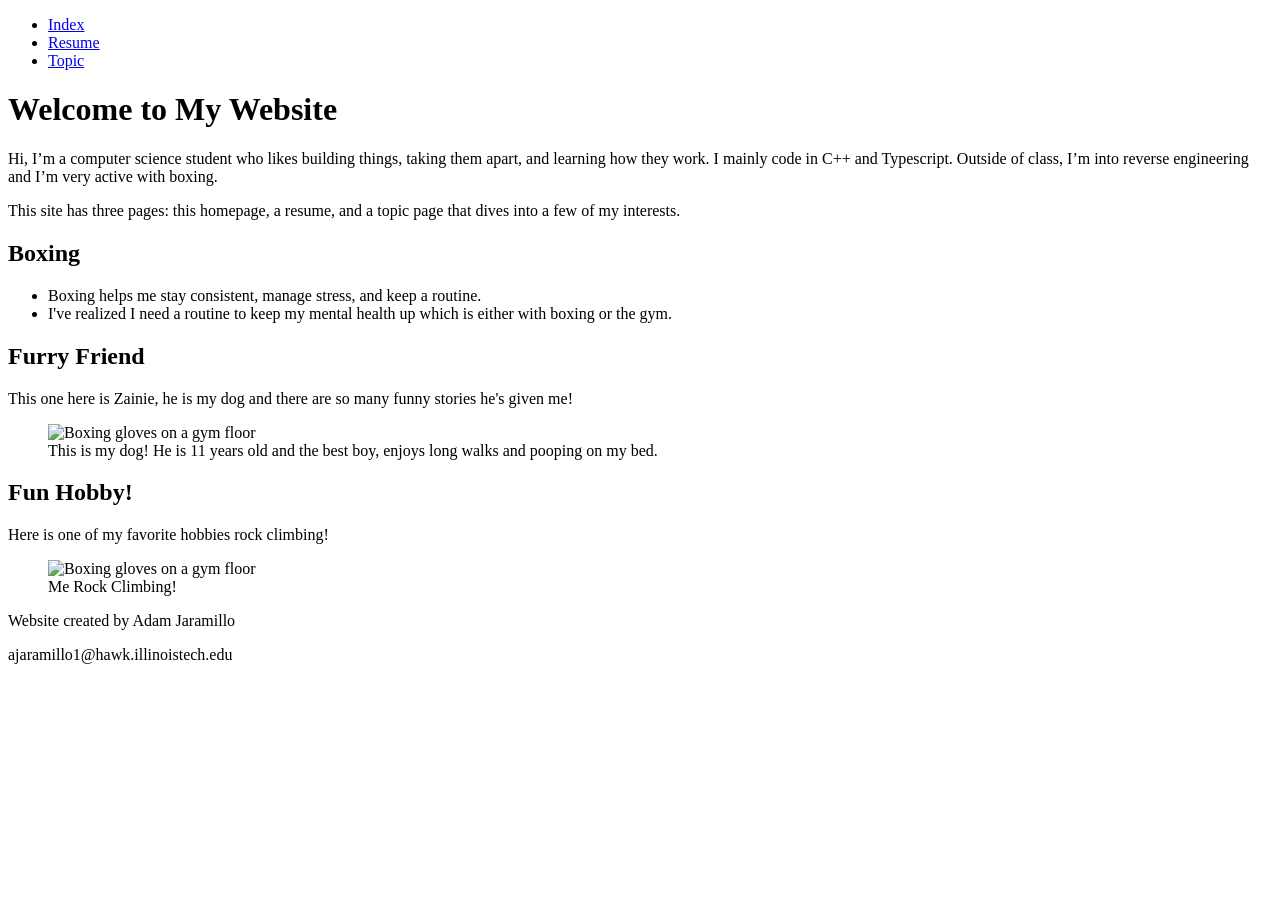
==== index.html @ f22f9a5b "Update index.html" ====
<!DOCTYPE html>
<html lang="en">
  <head>
    <meta charset="UTF-8">
    <title>Home Page</title>
  </head>
  <body>
    <header>
      <nav>
        <ul>
          <li><a href="index.html">Index</a></li>
          <li><a href="resume.html">Resume</a></li>
          <li><a href="topics.html">Topic</a></li>
        </ul>
      </nav>
    </header>

    <main>
      <h1>Welcome to My Website</h1>
      <p>
        Hi, I’m a computer science student who likes building things, taking them apart, and learning how they work.
        I mainly code in C++ and Typescript. Outside of class, I’m into reverse engineering and I’m very active
        with boxing.
      </p>
      <p>
        This site has three pages: this homepage, a resume, and a topic page that dives into a few of my interests.
      </p>
      <section>
        <h2>Boxing</h2>
        <ul>
          <li>Boxing helps me stay consistent, manage stress, and keep a routine.</li>
          <li>I've realized I need a routine to keep my mental health up which is either with boxing or the gym.</li>
        </ul>
      </section>

      <section>
        <h2>Furry Friend</h2>
        <p>
          This one here is Zainie, he is my dog and there are so many funny stories he's given me!
        </p>

        <figure>
          <img src="images/Zainie.jpg" alt="Boxing gloves on a gym floor">
          <figcaption>This is my dog! He is 11 years old and the best boy, enjoys long walks and pooping on my bed.</figcaption>
        </figure>
      </section>
      <section>
        <h2>Fun Hobby!</h2>
        <p>
          Here is one of my favorite hobbies rock climbing!
        </p>

        <figure>
          <img src="media/rock-climb.mov" alt="Boxing gloves on a gym floor">
          <figcaption>Me Rock Climbing!</figcaption>
        </figure>
      </section>
    </main>
    <footer>
      <p>Website created by Adam Jaramillo</p>
      <p>ajaramillo1@hawk.illinoistech.edu</p>
    </footer>
  </body>
</html>
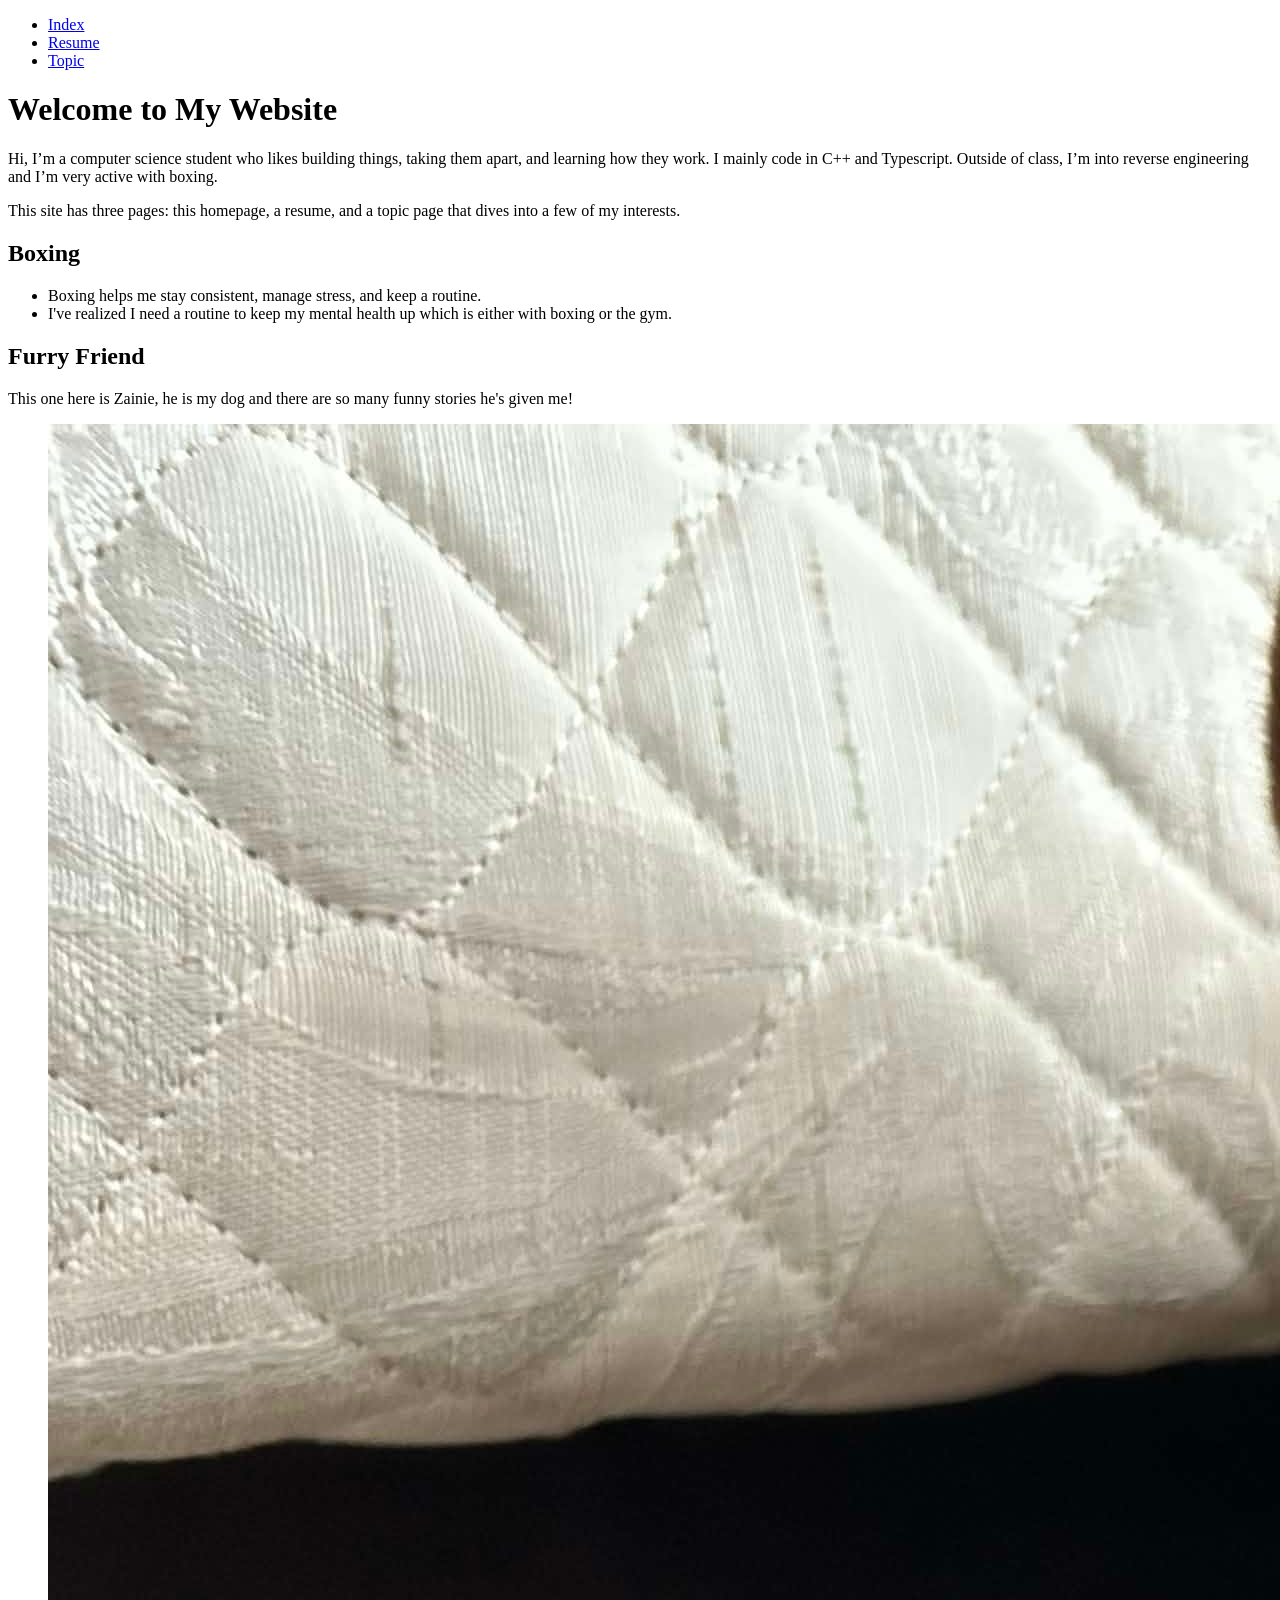
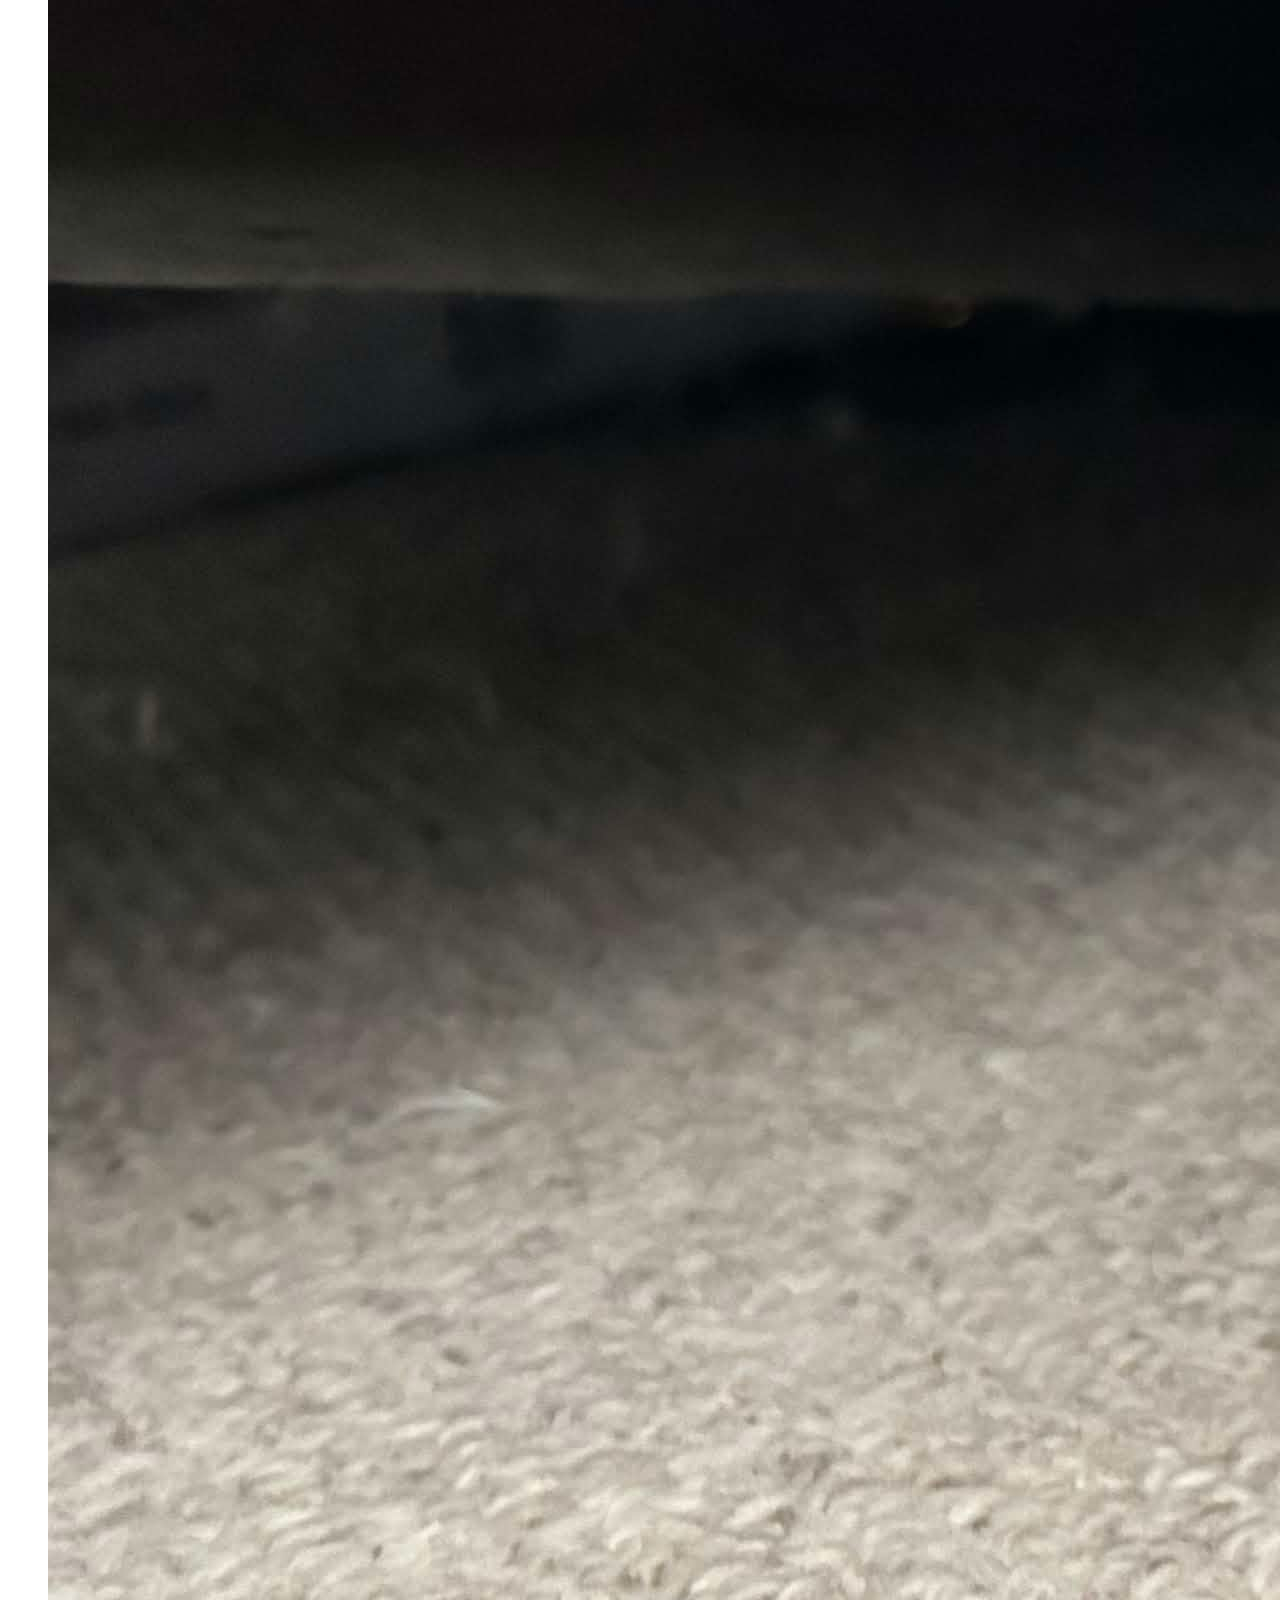
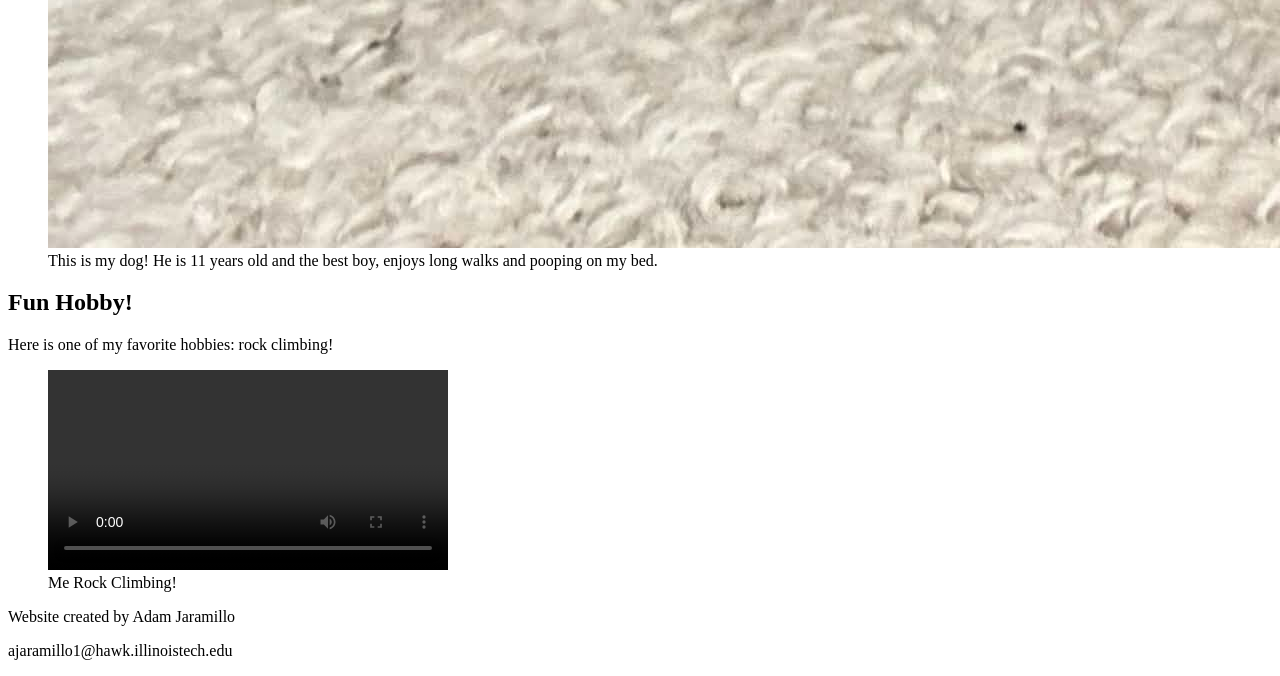
==== commit 7b5b606c: "Update index.html" ====
--- a/index.html
+++ b/index.html
@@ -40,18 +40,20 @@
         </p>
 
         <figure>
-          <img src="images/Zainie.jpg" alt="Boxing gloves on a gym floor">
+          <img src="images/zainie.jpg" alt="Boxing gloves on a gym floor">
           <figcaption>This is my dog! He is 11 years old and the best boy, enjoys long walks and pooping on my bed.</figcaption>
         </figure>
       </section>
       <section>
         <h2>Fun Hobby!</h2>
         <p>
-          Here is one of my favorite hobbies rock climbing!
+          Here is one of my favorite hobbies: rock climbing!
         </p>
-
+      
         <figure>
-          <img src="media/rock-climb.mov" alt="Boxing gloves on a gym floor">
+          <video width="400" controls>
+            <source src="media/rock-climb.mov" type="video/mp4">
+          </video>
           <figcaption>Me Rock Climbing!</figcaption>
         </figure>
       </section>
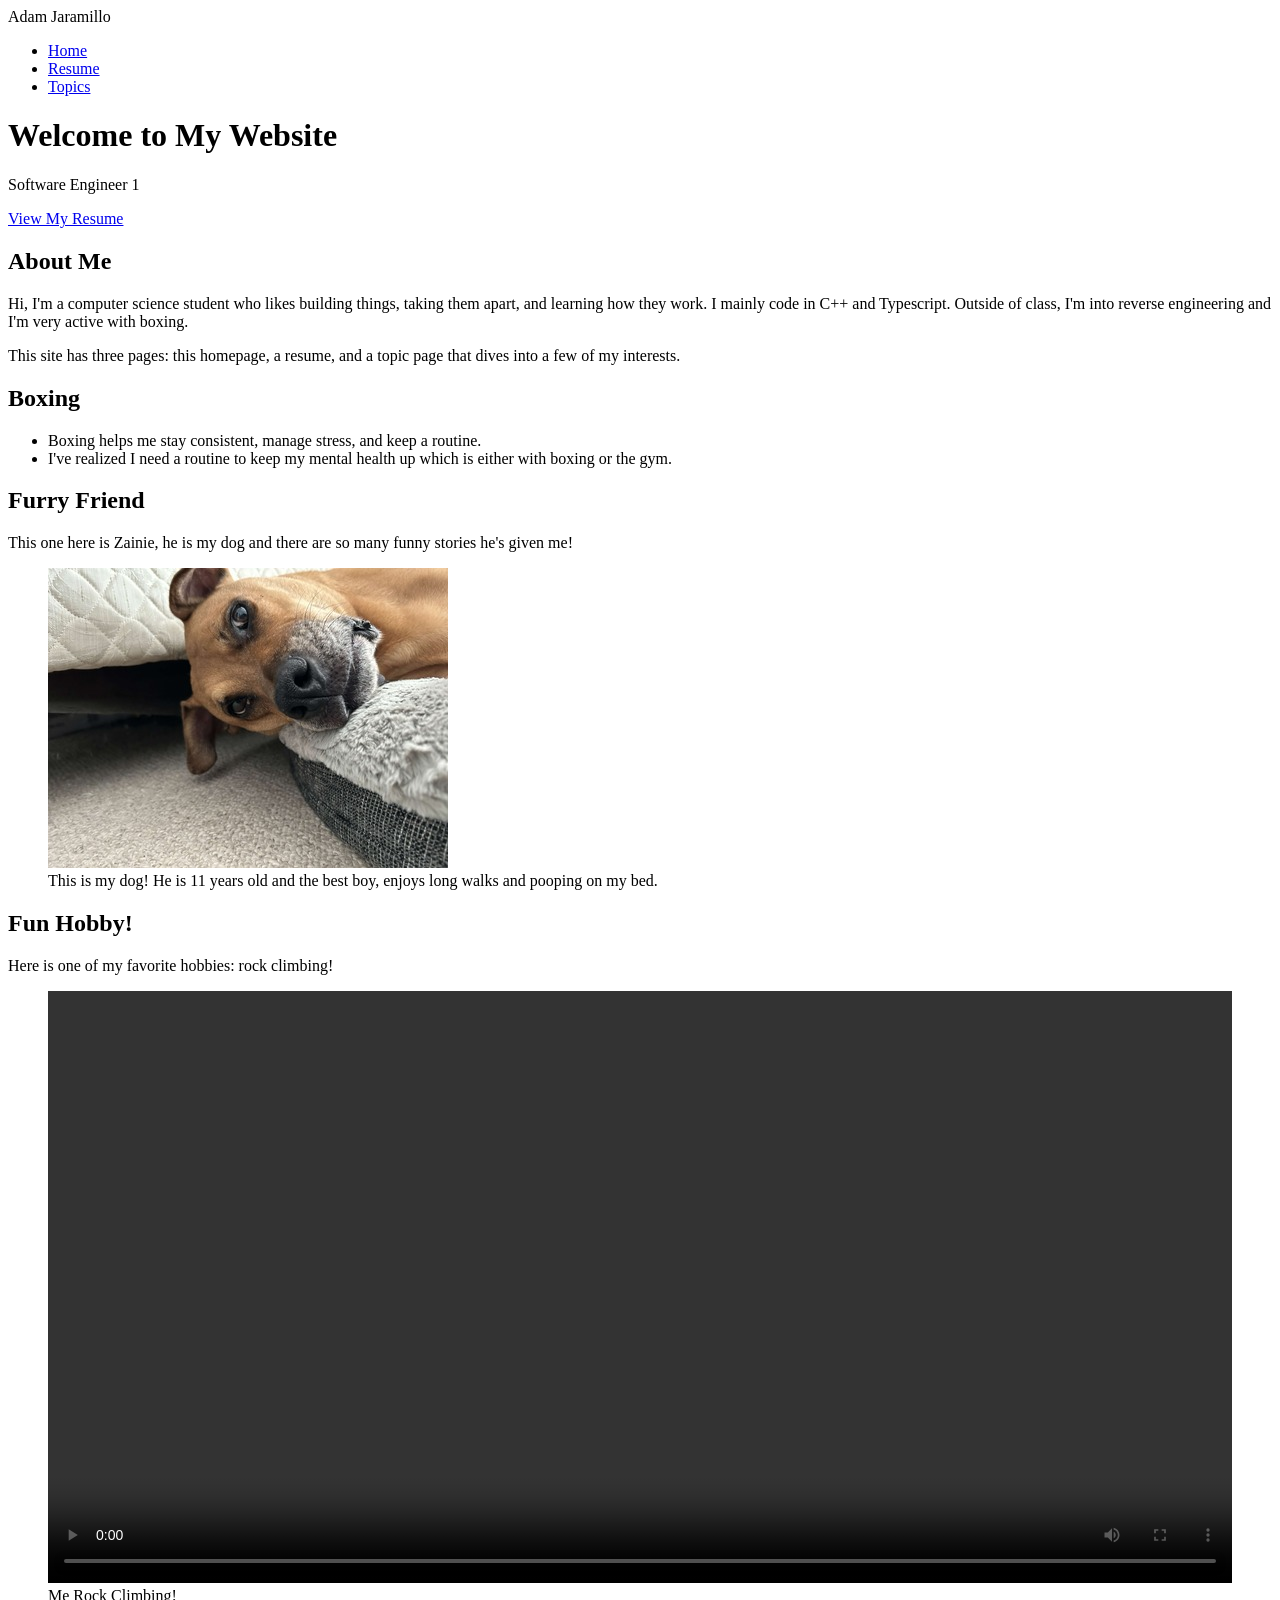
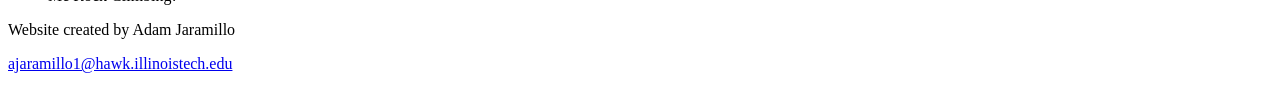
==== commit 4311fa98: "Modernized Structure and added future css styling" ====
--- a/index.html
+++ b/index.html
@@ -1,66 +1,83 @@
 <!DOCTYPE html>
 <html lang="en">
   <head>
-    <meta charset="UTF-8">
+    <meta charset="utf-8">
     <title>Home Page</title>
+    <link rel="stylesheet" href="styles.css">
   </head>
   <body>
-    <header>
-      <nav>
+    <nav>
+      <div class="nav-inner">
+        <span class="nav-logo">Adam Jaramillo</span>
         <ul>
-          <li><a href="index.html">Index</a></li>
+          <li><a href="index.html" class="active">Home</a></li>
           <li><a href="resume.html">Resume</a></li>
-          <li><a href="topics.html">Topic</a></li>
+          <li><a href="topics.html">Topics</a></li>
         </ul>
-      </nav>
+      </div>
+    </nav>
+    <header class="hero">
+      <div class="container">
+        <h1>Welcome to My Website</h1>
+        <p>Software Engineer 1</p>
+        <a href="resume.html" class="btn">View My Resume</a>
+      </div>
     </header>
+    <main>
+      <section class="section">
+        <div class="container">
+          <h2>About Me</h2>
+          <div class="divider"></div>
+          <p>
+            Hi, I'm a computer science student who likes building things, taking them apart, and learning how they work.
+            I mainly code in C++ and Typescript. Outside of class, I'm into reverse engineering and I'm very active
+            with boxing.
+          </p>
+          <p>
+            This site has three pages: this homepage, a resume, and a topic page that dives into a few of my interests.
+          </p>
+        </div>
+      </section>
+      <section class="section alt-section">
+        <div class="container">
+          <div class="card-grid">
 
-    <main>
-      <h1>Welcome to My Website</h1>
-      <p>
-        Hi, I’m a computer science student who likes building things, taking them apart, and learning how they work.
-        I mainly code in C++ and Typescript. Outside of class, I’m into reverse engineering and I’m very active
-        with boxing.
-      </p>
-      <p>
-        This site has three pages: this homepage, a resume, and a topic page that dives into a few of my interests.
-      </p>
-      <section>
-        <h2>Boxing</h2>
-        <ul>
-          <li>Boxing helps me stay consistent, manage stress, and keep a routine.</li>
-          <li>I've realized I need a routine to keep my mental health up which is either with boxing or the gym.</li>
-        </ul>
-      </section>
-
-      <section>
-        <h2>Furry Friend</h2>
-        <p>
-          This one here is Zainie, he is my dog and there are so many funny stories he's given me!
-        </p>
-
-        <figure>
-          <img src="images/zainie.jpg" alt="Boxing gloves on a gym floor">
-          <figcaption>This is my dog! He is 11 years old and the best boy, enjoys long walks and pooping on my bed.</figcaption>
-        </figure>
-      </section>
-      <section>
-        <h2>Fun Hobby!</h2>
-        <p>
-          Here is one of my favorite hobbies: rock climbing!
-        </p>
-      
-        <figure>
-          <video width="400" controls>
-            <source src="media/rock-climb.mov" type="video/mp4">
-          </video>
-          <figcaption>Me Rock Climbing!</figcaption>
-        </figure>
+            <div class="card">
+              <h2>Boxing</h2>
+              <ul class="card-list">
+                <li>Boxing helps me stay consistent, manage stress, and keep a routine.</li>
+                <li>I've realized I need a routine to keep my mental health up which is either with boxing or the gym.</li>
+              </ul>
+            </div>
+            <div class="card">
+              <h2>Furry Friend</h2>
+              <p>
+                This one here is Zainie, he is my dog and there are so many funny stories he's given me!
+              </p>
+              <figure class="card-figure">
+                <img src="images/zainie.jpg" alt="Boxing gloves on a gym floor" class="card-img">
+                <figcaption>This is my dog! He is 11 years old and the best boy, enjoys long walks and pooping on my bed.</figcaption>
+              </figure>
+            </div>
+            <div class="card">
+              <h2>Fun Hobby!</h2>
+              <p>
+                Here is one of my favorite hobbies: rock climbing!
+              </p>
+              <figure class="card-figure">
+                <video width="100%" controls class="card-img">
+                  <source src="media/rock-climb.mov" type="video/mp4">
+                </video>
+                <figcaption>Me Rock Climbing!</figcaption>
+              </figure>
+            </div>
+          </div>
+        </div>
       </section>
     </main>
     <footer>
       <p>Website created by Adam Jaramillo</p>
-      <p>ajaramillo1@hawk.illinoistech.edu</p>
+      <p><a href="mailto:ajaramillo1@hawk.illinoistech.edu">ajaramillo1@hawk.illinoistech.edu</a></p>
     </footer>
   </body>
 </html>
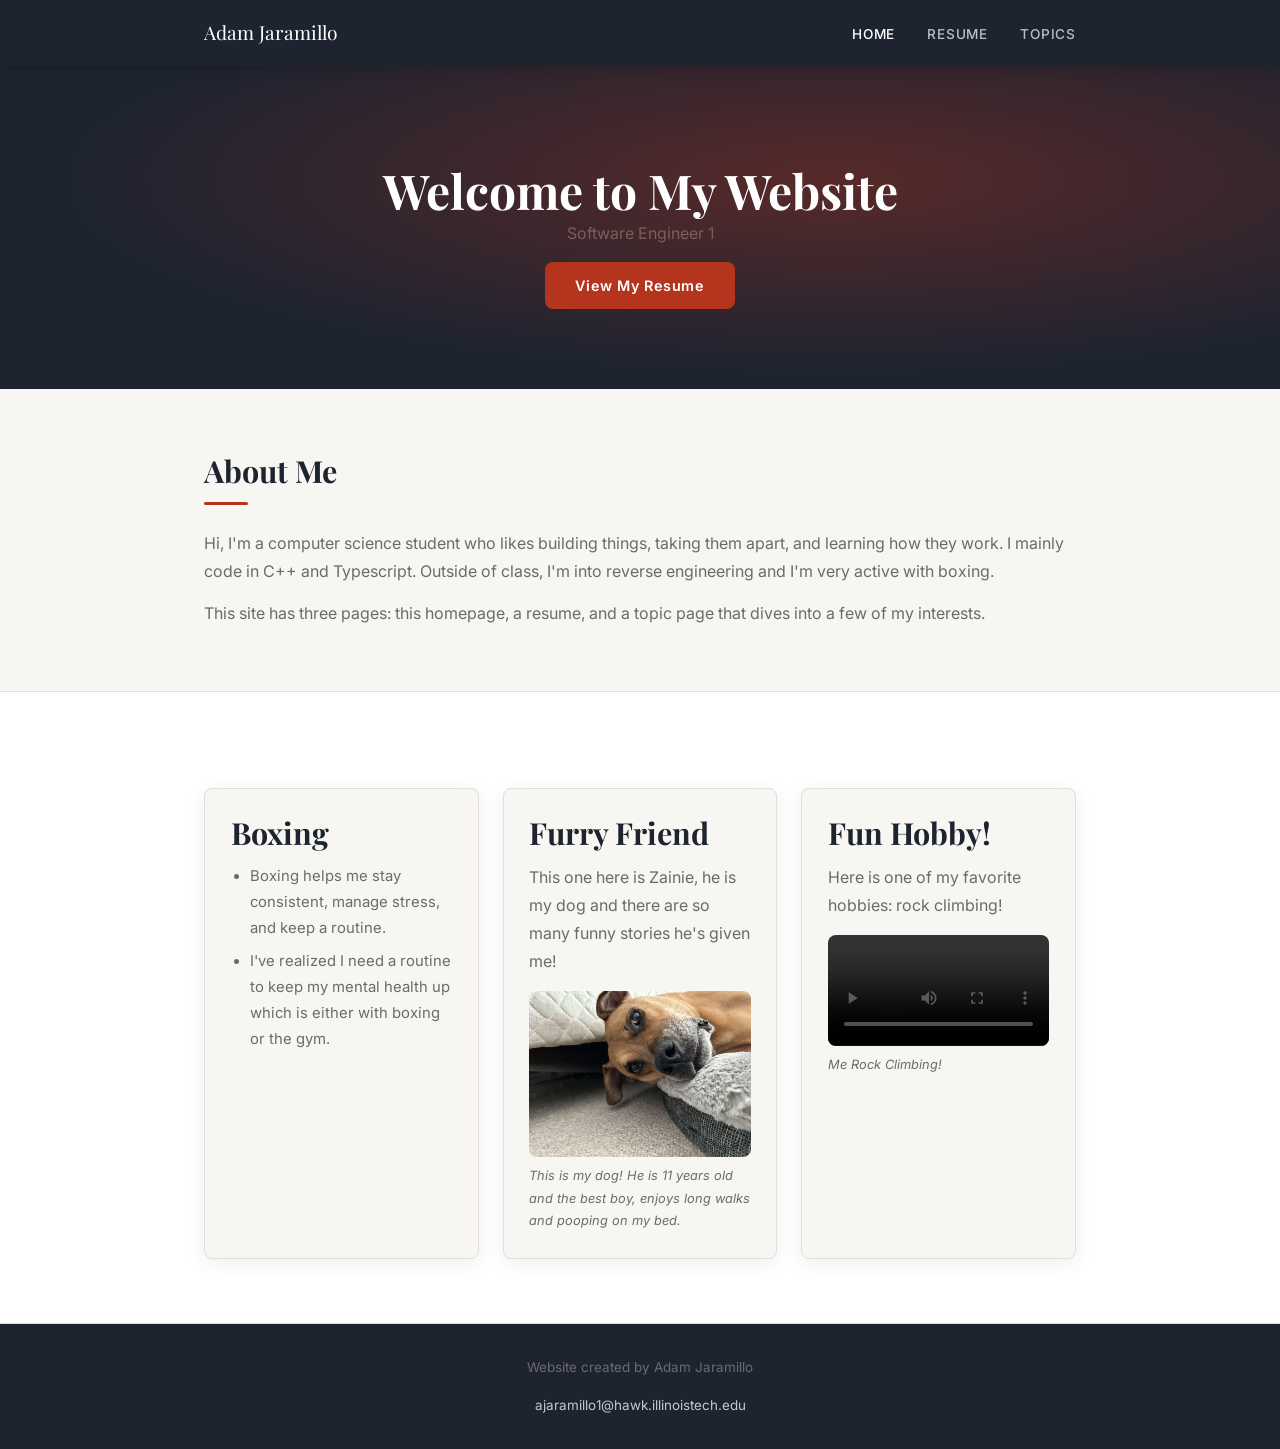
==== commit 4d295df3: "Remove width from previously" ====
--- a/index.html
+++ b/index.html
@@ -65,7 +65,7 @@
                 Here is one of my favorite hobbies: rock climbing!
               </p>
               <figure class="card-figure">
-                <video width="100%" controls class="card-img">
+                <video controls class="card-img">
                   <source src="media/rock-climb.mov" type="video/mp4">
                 </video>
                 <figcaption>Me Rock Climbing!</figcaption>
--- a/styles.css
+++ b/styles.css
@@ -0,0 +1,484 @@
+@import url('https://fonts.googleapis.com/css2?family=Playfair+Display:wght@700&family=Inter:wght@300;400;500;600&display=swap');
+
+/* reset */
+*,
+*::before,
+*::after {
+  box-sizing: border-box;
+  margin: 0;
+  padding: 0;
+}
+
+/* variables */
+:root {
+  --bg: #f7f6f2;
+  --surface: #ffffff;
+  --accent: #b5341e;
+  --dark: #1e2330;
+  --text: #1e2330;
+  --muted: #6b6b6b;
+  --border: #e2ddd6;
+  --font-h: 'Playfair Display', Georgia, serif;
+  --font-b: 'Inter', sans-serif;
+  --max: 920px;
+  --r: 8px;
+  --shadow: 0 4px 20px rgba(0, 0, 0, 0.07);
+  --ease: 0.22s ease;
+}
+
+html {
+  scroll-behavior: smooth;
+}
+
+body {
+  font-family: var(--font-b);
+  background: var(--bg);
+  color: var(--text);
+  font-size: 1rem;
+  line-height: 1.75;
+}
+
+/* element */
+h1,
+h2,
+h3 {
+  font-family: var(--font-h);
+  color: var(--dark);
+  line-height: 1.2;
+}
+
+h1 {
+  font-size: clamp(2rem, 5vw, 3rem);
+}
+
+h2 {
+  font-size: clamp(1.35rem, 3vw, 1.9rem);
+  margin-bottom: 0.75rem;
+}
+
+h3 {
+  font-size: 1.1rem;
+  margin-bottom: 0.4rem;
+}
+
+p {
+  color: var(--muted);
+  margin-bottom: 0.9rem;
+}
+
+p:last-child {
+  margin-bottom: 0;
+}
+
+a {
+  color: var(--accent);
+  text-decoration: none;
+  transition: opacity var(--ease);
+}
+
+a:hover {
+  opacity: 0.7;
+}
+
+ul {
+  list-style: none;
+}
+
+img,
+video {
+  display: block;
+  max-width: 100%;
+  border-radius: var(--r);
+}
+
+/* helpers */
+.container {
+  max-width: var(--max);
+  margin: 0 auto;
+  padding: 0 1.5rem;
+}
+
+.section {
+  padding: 4rem 0;
+}
+
+.alt-section {
+  background: var(--surface);
+  border-top: 1px solid var(--border);
+  border-bottom: 1px solid var(--border);
+}
+
+.divider {
+  width: 44px;
+  height: 3px;
+  background: var(--accent);
+  border-radius: 2px;
+  margin: 0.6rem 0 1.5rem;
+}
+
+/* nav */
+nav {
+  background: var(--dark);
+  position: sticky;
+  top: 0;
+  z-index: 100;
+  box-shadow: 0 2px 12px rgba(0, 0, 0, 0.18);
+}
+
+.nav-inner {
+  display: flex;
+  align-items: center;
+  justify-content: space-between;
+  padding: 1rem 1.5rem;
+  max-width: var(--max);
+  margin: 0 auto;
+}
+
+.nav-logo {
+  font-family: var(--font-h);
+  font-size: 1.2rem;
+  color: #fff;
+}
+
+nav ul {
+  display: flex;
+  gap: 2rem;
+}
+
+nav ul li a {
+  color: rgba(255, 255, 255, 0.7);
+  font-size: 0.85rem;
+  font-weight: 500;
+  letter-spacing: 0.06em;
+  text-transform: uppercase;
+  transition: color var(--ease);
+}
+
+nav ul li a:hover,
+nav ul li a.active {
+  color: #fff;
+  opacity: 1;
+}
+
+/* hero */
+.hero {
+  background: var(--dark);
+  color: #fff;
+  padding: 6rem 1.5rem 5rem;
+  text-align: center;
+  position: relative;
+  overflow: hidden;
+}
+
+.hero::before {
+  content: '';
+  position: absolute;
+  inset: 0;
+  background: radial-gradient(ellipse at 65% 35%, rgba(181, 52, 30, 0.38) 0%, transparent 65%);
+}
+
+.hero h1 {
+  color: #fff;
+  position: relative;
+}
+
+.hero .subtitle {
+  color: rgba(255, 255, 255, 0.65);
+  margin: 0.75rem 0 2rem;
+  position: relative;
+}
+
+.btn {
+  display: inline-block;
+  padding: 0.7rem 1.9rem;
+  background: var(--accent);
+  color: #fff;
+  border-radius: var(--r);
+  font-weight: 600;
+  font-size: 0.9rem;
+  letter-spacing: 0.04em;
+  transition: background var(--ease), transform var(--ease);
+  position: relative;
+}
+
+.btn:hover {
+  background: #932a18;
+  opacity: 1;
+  transform: translateY(-2px);
+}
+
+.btn-dark {
+  background: var(--dark);
+}
+
+.btn-dark:hover {
+  background: #111827;
+}
+
+/* cards */
+.card-grid {
+  display: grid;
+  grid-template-columns: repeat(auto-fit, minmax(255px, 1fr));
+  gap: 1.5rem;
+  margin-top: 2rem;
+}
+
+.card {
+  background: var(--bg);
+  border: 1px solid var(--border);
+  border-radius: var(--r);
+  padding: 1.6rem;
+  box-shadow: var(--shadow);
+  transition: transform var(--ease), box-shadow var(--ease);
+}
+
+.card:hover {
+  transform: translateY(-4px);
+  box-shadow: 0 10px 32px rgba(0, 0, 0, 0.11);
+}
+
+.card h3 {
+  color: var(--dark);
+}
+
+.card-list {
+  list-style: disc;
+  padding-left: 1.2rem;
+  color: var(--muted);
+  font-size: 0.93rem;
+}
+
+.card-list li {
+  margin-bottom: 0.4rem;
+}
+
+.card-figure {
+  margin-top: 1rem;
+}
+
+.card-figure figcaption {
+  font-size: 0.8rem;
+  color: var(--muted);
+  margin-top: 0.5rem;
+  font-style: italic;
+}
+
+.card-img {
+  width: 100%;
+  object-fit: cover;
+  max-height: 200px;
+}
+
+/* resume */
+.resume-wrap {
+  display: grid;
+  grid-template-columns: 260px 1fr;
+  gap: 2.5rem;
+  padding: 3rem 0 4rem;
+  align-items: start;
+}
+
+.resume-sidebar {
+  background: var(--dark);
+  color: #fff;
+  border-radius: var(--r);
+  padding: 2rem 1.5rem;
+  position: sticky;
+  top: 80px;
+}
+
+.resume-sidebar h2,
+.resume-sidebar h3 {
+  color: #fff;
+}
+
+.resume-sidebar .divider {
+  background: var(--accent);
+}
+
+.resume-sidebar p,
+.resume-sidebar li {
+  color: rgba(255, 255, 255, 0.72);
+  font-size: 0.88rem;
+}
+
+.resume-sidebar ul {
+  margin-top: 0.4rem;
+}
+
+.resume-sidebar ul li {
+  padding: 0.28rem 0;
+  border-bottom: 1px solid rgba(255, 255, 255, 0.09);
+}
+
+.resume-sidebar ul li:last-child {
+  border-bottom: none;
+}
+
+.resume-sidebar h3 {
+  margin-top: 1.6rem;
+  font-size: 1rem;
+}
+
+.resume-sidebar a {
+  color: rgba(255, 255, 255, 0.8);
+}
+
+.resume-main section {
+  margin-bottom: 2.5rem;
+}
+
+.resume-entry {
+  background: var(--surface);
+  border-left: 3px solid var(--accent);
+  border-radius: 0 var(--r) var(--r) 0;
+  padding: 1.2rem 1.4rem;
+  margin-bottom: 1rem;
+  box-shadow: var(--shadow);
+}
+
+.resume-entry h3 {
+  font-size: 1rem;
+  color: var(--dark);
+}
+
+.resume-entry .meta {
+  font-size: 0.82rem;
+  color: var(--accent);
+  font-weight: 600;
+  margin: 0.25rem 0 0.6rem;
+}
+
+.resume-entry p {
+  font-size: 0.91rem;
+}
+
+.resume-entry ul {
+  list-style: disc;
+  padding-left: 1.2rem;
+  color: var(--muted);
+  font-size: 0.91rem;
+}
+
+.resume-entry ul li {
+  margin-bottom: 0.35rem;
+}
+
+.skill-tags {
+  display: flex;
+  flex-wrap: wrap;
+  gap: 0.45rem;
+  margin-top: 0.6rem;
+}
+
+.skill-tag {
+  background: var(--bg);
+  border: 1px solid var(--border);
+  border-radius: 99px;
+  padding: 0.25rem 0.8rem;
+  font-size: 0.8rem;
+  font-weight: 500;
+  color: var(--dark);
+}
+
+/* topics */
+.page-hero {
+  background: var(--dark);
+  padding: 4rem 1.5rem 3rem;
+  text-align: center;
+}
+
+.page-hero h1 {
+  color: #fff;
+}
+
+.page-hero p {
+  color: rgba(255, 255, 255, 0.65);
+  max-width: 560px;
+  margin: 0.5rem auto 0;
+}
+
+.topics-grid {
+  display: grid;
+  grid-template-columns: repeat(auto-fit, minmax(270px, 1fr));
+  gap: 1.75rem;
+  margin-top: 2.5rem;
+}
+
+.topic-card {
+  background: var(--surface);
+  border: 1px solid var(--border);
+  border-radius: var(--r);
+  overflow: hidden;
+  box-shadow: var(--shadow);
+  transition: transform var(--ease), box-shadow var(--ease);
+}
+
+.topic-card:hover {
+  transform: translateY(-5px);
+  box-shadow: 0 12px 36px rgba(0, 0, 0, 0.12);
+}
+
+.topic-card-header {
+  background: var(--dark);
+  color: #fff;
+  padding: 1.1rem 1.4rem;
+  font-family: var(--font-h);
+  font-size: 1.05rem;
+}
+
+.topic-card-body {
+  padding: 1.25rem 1.4rem;
+}
+
+.topic-card-body p {
+  font-size: 0.91rem;
+  margin-bottom: 0.6rem;
+}
+
+.topic-card-body ul {
+  list-style: disc;
+  padding-left: 1.2rem;
+  color: var(--muted);
+  font-size: 0.88rem;
+}
+
+.topic-card-body ul li {
+  margin-bottom: 0.3rem;
+}
+
+.topic-card figure {
+  margin-top: 1rem;
+}
+
+.topic-card figure img {
+  width: 100%;
+  max-height: 200px;
+  object-fit: cover;
+  border-radius: 0;
+}
+
+.topic-card figcaption {
+  font-size: 0.8rem;
+  color: var(--muted);
+  padding: 0.5rem 1.4rem 0;
+  font-style: italic;
+}
+
+/* footer */
+footer {
+  background: var(--dark);
+  color: rgba(255, 255, 255, 0.55);
+  text-align: center;
+  padding: 2rem 1.5rem;
+  font-size: 0.84rem;
+}
+
+footer a {
+  color: rgba(255, 255, 255, 0.75);
+}
+
+footer a:hover {
+  color: #fff;
+  opacity: 1;
+}
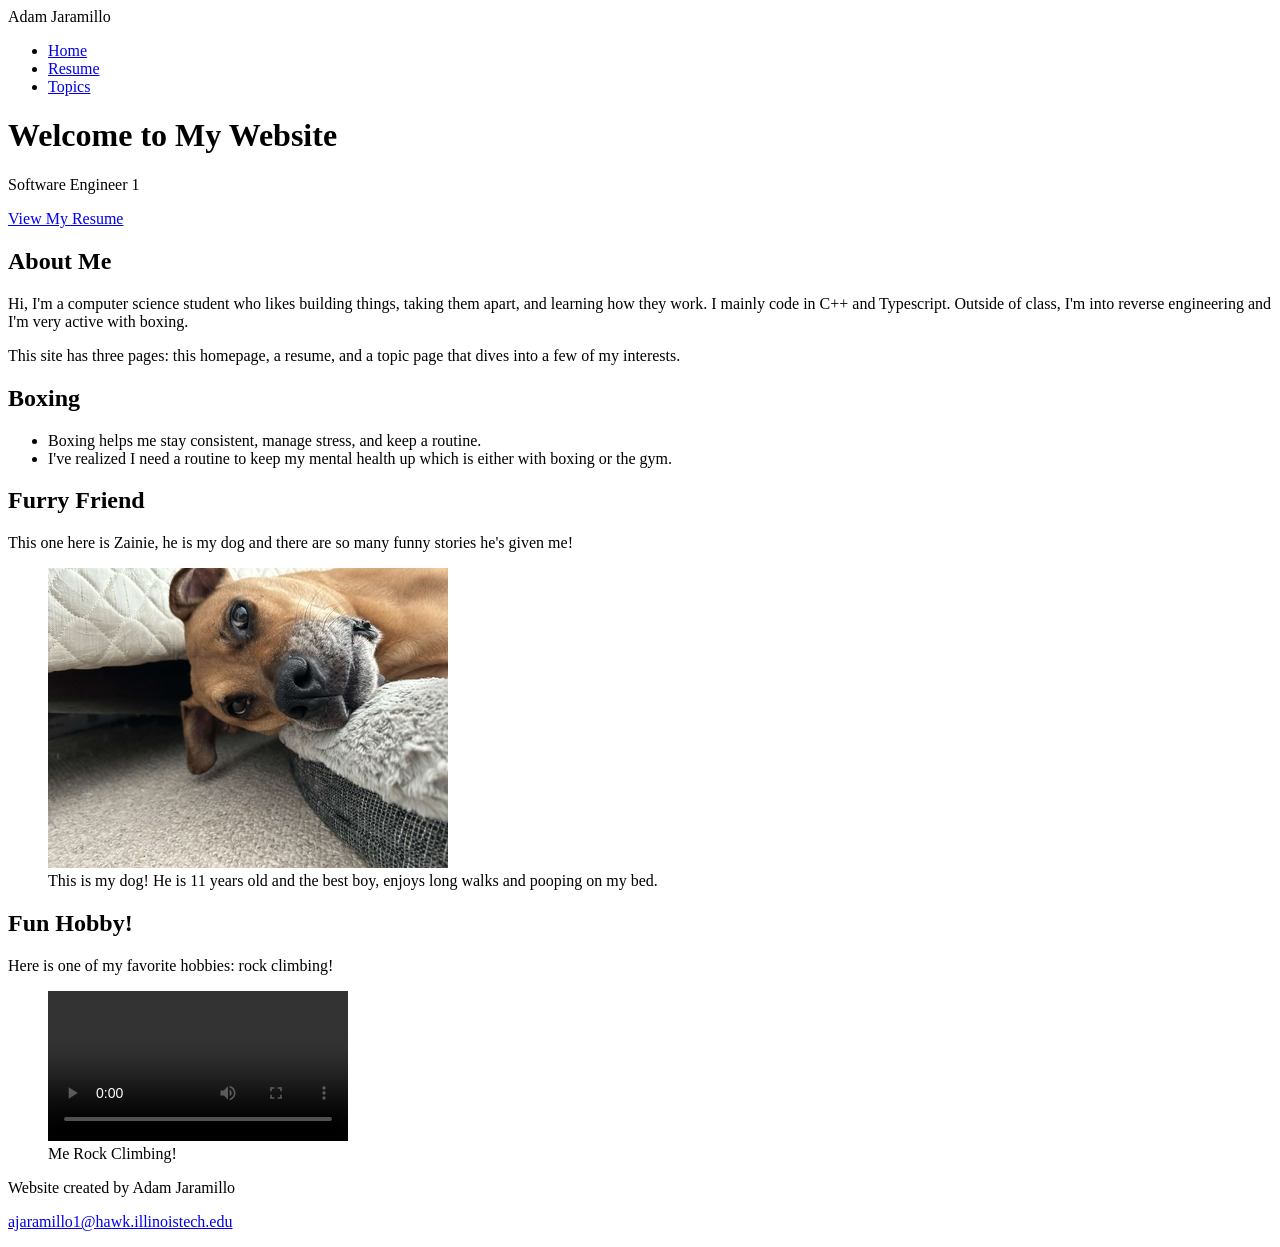
==== commit c06daa85: "refactor: remove css class names for refactoring" ====
--- a/index.html
+++ b/index.html
@@ -7,27 +7,26 @@
   </head>
   <body>
     <nav>
-      <div class="nav-inner">
-        <span class="nav-logo">Adam Jaramillo</span>
+      <div>
+        <span>Adam Jaramillo</span>
         <ul>
-          <li><a href="index.html" class="active">Home</a></li>
+          <li><a href="index.html">Home</a></li>
           <li><a href="resume.html">Resume</a></li>
           <li><a href="topics.html">Topics</a></li>
         </ul>
       </div>
     </nav>
-    <header class="hero">
-      <div class="container">
+    <header>
+      <div>
         <h1>Welcome to My Website</h1>
         <p>Software Engineer 1</p>
-        <a href="resume.html" class="btn">View My Resume</a>
+        <a href="resume.html">View My Resume</a>
       </div>
     </header>
     <main>
-      <section class="section">
-        <div class="container">
+      <section>
+        <div>
           <h2>About Me</h2>
-          <div class="divider"></div>
           <p>
             Hi, I'm a computer science student who likes building things, taking them apart, and learning how they work.
             I mainly code in C++ and Typescript. Outside of class, I'm into reverse engineering and I'm very active
@@ -38,34 +37,34 @@
           </p>
         </div>
       </section>
-      <section class="section alt-section">
-        <div class="container">
-          <div class="card-grid">
+      <section>
+        <div>
+          <div>
 
-            <div class="card">
+            <div>
               <h2>Boxing</h2>
-              <ul class="card-list">
+              <ul>
                 <li>Boxing helps me stay consistent, manage stress, and keep a routine.</li>
                 <li>I've realized I need a routine to keep my mental health up which is either with boxing or the gym.</li>
               </ul>
             </div>
-            <div class="card">
+            <div>
               <h2>Furry Friend</h2>
               <p>
                 This one here is Zainie, he is my dog and there are so many funny stories he's given me!
               </p>
-              <figure class="card-figure">
-                <img src="images/zainie.jpg" alt="Boxing gloves on a gym floor" class="card-img">
+              <figure>
+                <img src="images/zainie.jpg" alt="Boxing gloves on a gym floor">
                 <figcaption>This is my dog! He is 11 years old and the best boy, enjoys long walks and pooping on my bed.</figcaption>
               </figure>
             </div>
-            <div class="card">
+            <div>
               <h2>Fun Hobby!</h2>
               <p>
                 Here is one of my favorite hobbies: rock climbing!
               </p>
-              <figure class="card-figure">
-                <video controls class="card-img">
+              <figure>
+                <video controls>
                   <source src="media/rock-climb.mov" type="video/mp4">
                 </video>
                 <figcaption>Me Rock Climbing!</figcaption>
@@ -80,4 +79,4 @@
       <p><a href="mailto:ajaramillo1@hawk.illinoistech.edu">ajaramillo1@hawk.illinoistech.edu</a></p>
     </footer>
   </body>
-</html>
+</html>
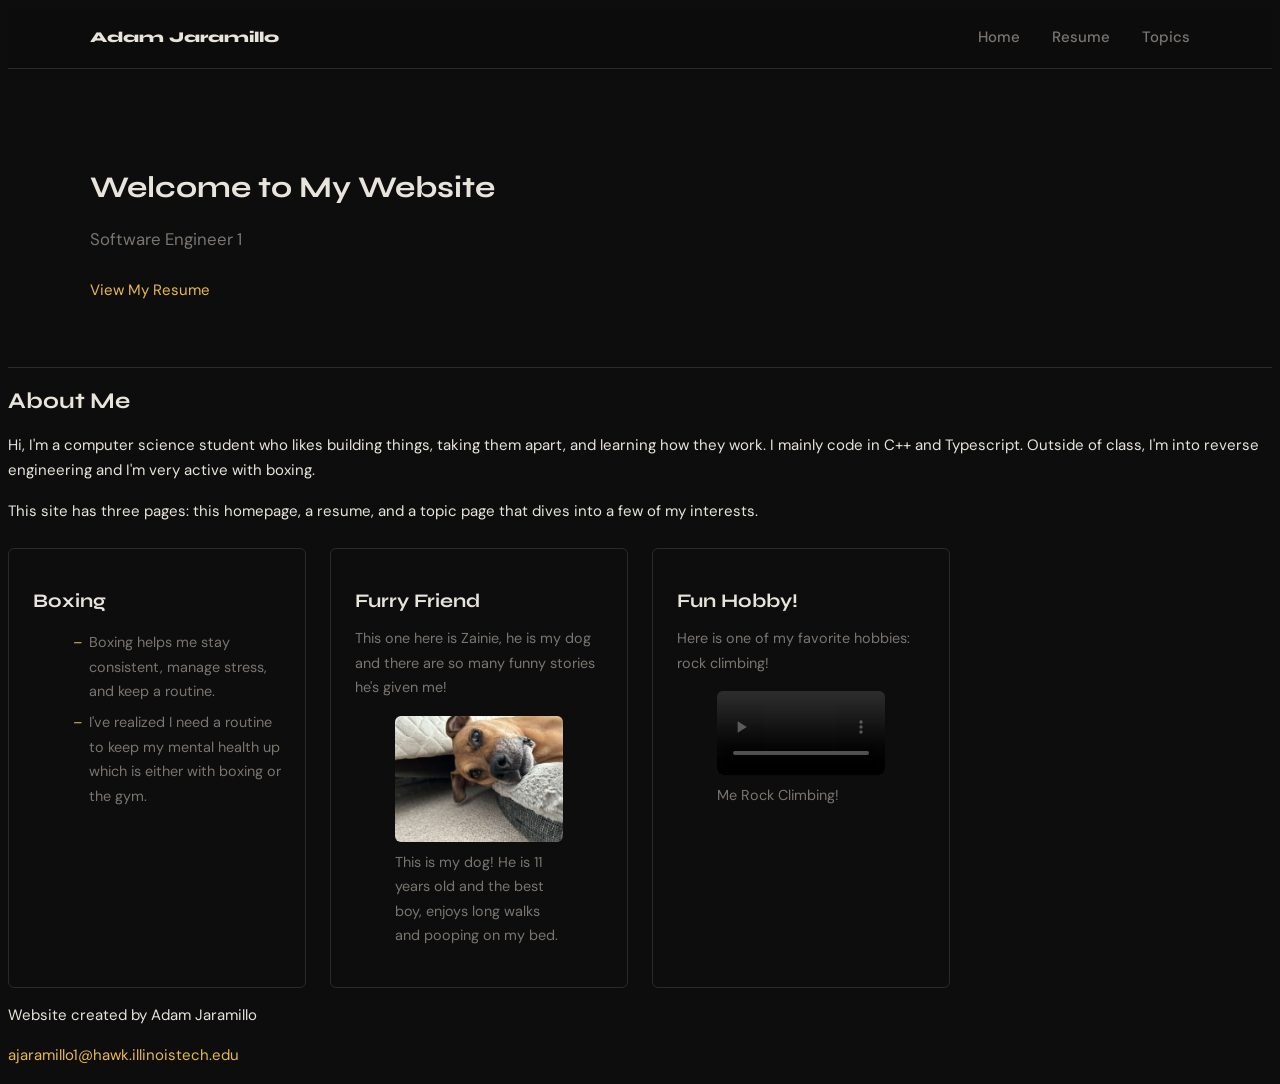
==== commit b0cfe155: "feat: add card designs for index.html" ====
--- a/index.html
+++ b/index.html
@@ -39,26 +39,25 @@
       </section>
       <section>
         <div>
-          <div>
-
-            <div>
+          <div class="cards">
+            <div class="card">
               <h2>Boxing</h2>
               <ul>
                 <li>Boxing helps me stay consistent, manage stress, and keep a routine.</li>
                 <li>I've realized I need a routine to keep my mental health up which is either with boxing or the gym.</li>
               </ul>
             </div>
-            <div>
+            <div class="card">
               <h2>Furry Friend</h2>
               <p>
                 This one here is Zainie, he is my dog and there are so many funny stories he's given me!
               </p>
               <figure>
-                <img src="images/zainie.jpg" alt="Boxing gloves on a gym floor">
+                <img src="images/zainie.jpg" alt="My dog Zainie">
                 <figcaption>This is my dog! He is 11 years old and the best boy, enjoys long walks and pooping on my bed.</figcaption>
               </figure>
             </div>
-            <div>
+            <div class="card">
               <h2>Fun Hobby!</h2>
               <p>
                 Here is one of my favorite hobbies: rock climbing!
--- a/styles.css
+++ b/styles.css
@@ -0,0 +1,177 @@
+@import url('https://fonts.googleapis.com/css2?family=Syne:wght@400;600;700;800&family=DM+Sans:ital,opsz,wght@0,9..40,300;0,9..40,400;0,9..40,500;1,9..40,300&display=swap');
+
+/* Variables */
+:root {
+  --bg: #0d0d0d;
+  --text: #e8e4dc;
+  --accent: #e8b84b;
+  --accent-dim: #b08c2e;
+  --sans: 'DM Sans', sans-serif;
+  --display: 'Syne', sans-serif;
+  --radius: 6px;
+  --border:    #2a2a2a;
+  --nav-h:     60px;
+  --muted:     #7a7570;
+}
+
+/* Design */
+body {
+  background: var(--bg);
+  color: var(--text);
+  font-family: var(--sans);
+  font-size: 15px;
+  line-height: 1.7;
+}
+
+a {
+  color: var(--accent);
+  text-decoration: none;
+  transition: color 0.2s;
+}
+
+a:hover {
+  color: var(--accent-dim);
+}
+
+img,
+video {
+  max-width: 100%;
+  height: auto;
+  display: block;
+  border-radius: var(--radius);
+}
+
+ul {
+  list-style: none;
+}
+
+h1,
+h2,
+h3,
+h4 {
+  font-family: var(--display);
+  font-weight: 700;
+  line-height: 1.2;
+}
+
+/* Nav */
+nav {
+  position: sticky;
+  top: 0;
+  z-index: 100;
+  background: rgba(13,13,13,.85);
+  border-bottom: 1px solid var(--border);
+  height: var(--nav-h);
+}
+ 
+nav > div {
+  max-width: 1100px;
+  margin: 0 auto;
+  padding: 0 2rem;
+  height: 100%;
+  display: flex;
+  align-items: center;
+  justify-content: space-between;
+}
+ 
+nav span {
+  font-family: var(--display);
+  font-weight: 800;
+  color: var(--text);
+}
+ 
+nav ul {
+  display: flex;
+  gap: 2rem;
+}
+ 
+nav ul li a {
+  font-weight: 500;
+  color: var(--muted);
+}
+ 
+nav ul li a:hover { 
+  color: var(--accent); 
+}
+
+/* Header */
+header {
+  padding: 5rem 2rem 4rem;
+  border-bottom: 1px solid var(--border);
+}
+ 
+header > div {
+  max-width: 1100px;
+  margin: 0 auto;
+}
+ 
+header p {
+  font-size: 1.05rem;
+  color: var(--muted);
+  margin-bottom: 1.5rem;
+}
+ 
+header a:hover { 
+  background: var(--accent-dim); 
+  color: #0d0d0d; 
+}
+ 
+/* Cards */
+.cards {
+  display: grid;
+  grid-template-columns: repeat(auto-fill, minmax(280px, 1fr));
+  gap: 1.5rem;
+  margin-top: 1.5rem;
+}
+
+.card {
+  background: var(--bg-2);
+  border: 1px solid var(--border);
+  border-radius: var(--radius);
+  padding: 1.5rem;
+  transition: border-color 0.2s, transform 0.2s;
+}
+
+.card:hover {
+  border-color: var(--accent);
+  transform: translateY(-2px);
+}
+
+.card h2 {
+  font-size: 1.2rem;
+  margin-bottom: 0.75rem;
+  border: none;
+  padding: 0;
+}
+
+.card ul li {
+  color: var(--muted);
+  font-size: 0.9rem;
+  padding: 0.2rem 0;
+  padding-left: 1rem;
+  position: relative;
+}
+
+.card ul li::before {
+  content: '–';
+  position: absolute;
+  left: 0;
+  color: var(--accent);
+}
+
+.card p,
+.card figcaption {
+  color: var(--muted);
+  font-size: 0.9rem;
+}
+
+.card figure {
+  margin-top: 1rem;
+}
+
+.card figure img,
+.card figure video {
+  width: 100%;
+  border-radius: var(--radius);
+  margin-bottom: 0.5rem;
+}
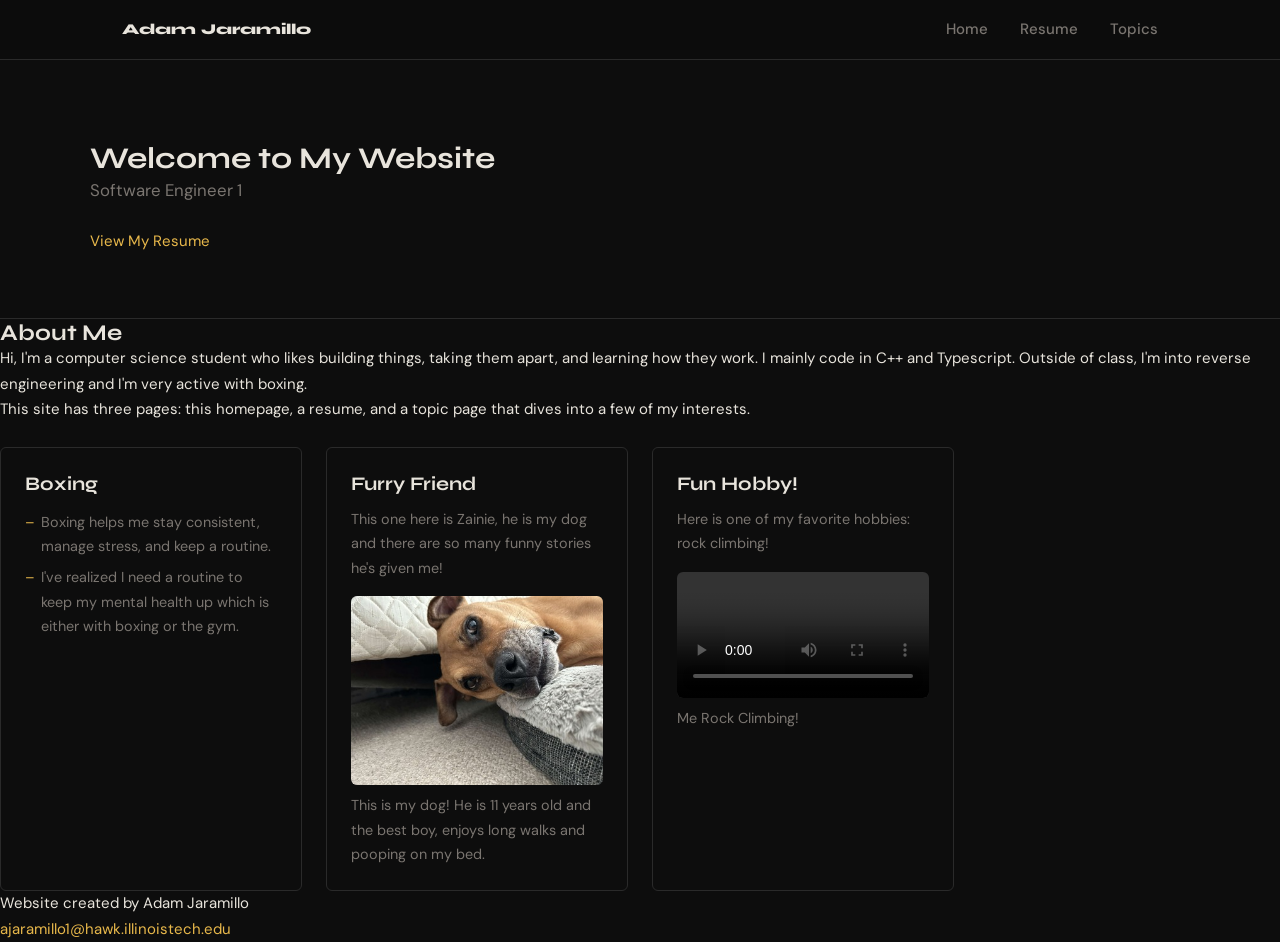
==== commit b64d3e16: "refactor: add css folder for styles and reset" ====
--- a/index.html
+++ b/index.html
@@ -3,7 +3,8 @@
   <head>
     <meta charset="utf-8">
     <title>Home Page</title>
-    <link rel="stylesheet" href="styles.css">
+    <link rel="stylesheet" href="css/reset.css">
+    <link rel="stylesheet" href="css/styles.css">
   </head>
   <body>
     <nav>
--- a/css/styles.css
+++ b/css/styles.css
@@ -0,0 +1,248 @@
+@import url('https://fonts.googleapis.com/css2?family=Syne:wght@400;600;700;800&family=DM+Sans:ital,opsz,wght@0,9..40,300;0,9..40,400;0,9..40,500;1,9..40,300&display=swap');
+
+/* Variables */
+:root {
+  --bg:            #0d0d0d;
+  --bg-3:          #1c1c1c;
+  --text:          #e8e4dc;
+  --accent:        #e8b84b;
+  --accent-dim:    #b08c2e;
+  --border:        #2a2a2a;
+  --muted:         #7a7570;
+  --sans: 'DM Sans', sans-serif;
+  --display: 'Syne', sans-serif;
+  --radius:        6px;
+  --nav-h:         60px;
+}
+
+/* Design */
+body {
+  background: var(--bg);
+  color: var(--text);
+  font-family: var(--sans);
+  font-size: 15px;
+  line-height: 1.7;
+}
+
+a {
+  color: var(--accent);
+  text-decoration: none;
+  transition: color 0.2s;
+}
+
+a:hover {
+  color: var(--accent-dim);
+}
+
+img,
+video {
+  max-width: 100%;
+  height: auto;
+  display: block;
+  border-radius: var(--radius);
+}
+
+ul {
+  list-style: none;
+}
+
+h1,
+h2,
+h3,
+h4 {
+  font-family: var(--display);
+  font-weight: 700;
+  line-height: 1.2;
+}
+
+/* Nav */
+nav {
+  position: sticky;
+  top: 0;
+  z-index: 100;
+  background: rgba(13,13,13,.85);
+  border-bottom: 1px solid var(--border);
+  height: var(--nav-h);
+}
+ 
+nav > div {
+  max-width: 1100px;
+  margin: 0 auto;
+  padding: 0 2rem;
+  height: 100%;
+  display: flex;
+  align-items: center;
+  justify-content: space-between;
+}
+ 
+nav span {
+  font-family: var(--display);
+  font-weight: 800;
+  color: var(--text);
+}
+ 
+nav ul {
+  display: flex;
+  gap: 2rem;
+}
+ 
+nav ul li a {
+  font-weight: 500;
+  color: var(--muted);
+}
+ 
+nav ul li a:hover { 
+  color: var(--accent); 
+}
+
+/* Header */
+header {
+  padding: 5rem 2rem 4rem;
+  border-bottom: 1px solid var(--border);
+}
+ 
+header > div {
+  max-width: 1100px;
+  margin: 0 auto;
+}
+ 
+header p {
+  font-size: 1.05rem;
+  color: var(--muted);
+  margin-bottom: 1.5rem;
+}
+ 
+header a:hover { 
+  background: var(--accent-dim); 
+  color: #0d0d0d; 
+}
+ 
+/* Cards */
+.cards {
+  display: grid;
+  grid-template-columns: repeat(auto-fill, minmax(280px, 1fr));
+  gap: 1.5rem;
+  margin-top: 1.5rem;
+}
+
+.card {
+  background: var(--bg-2);
+  border: 1px solid var(--border);
+  border-radius: var(--radius);
+  padding: 1.5rem;
+  transition: border-color 0.2s, transform 0.2s;
+}
+
+.card:hover {
+  border-color: var(--accent);
+  transform: translateY(-2px);
+}
+
+.card h2 {
+  font-size: 1.2rem;
+  margin-bottom: 0.75rem;
+  border: none;
+  padding: 0;
+}
+
+.card ul li {
+  color: var(--muted);
+  font-size: 0.9rem;
+  padding: 0.2rem 0;
+  padding-left: 1rem;
+  position: relative;
+}
+
+.card ul li::before {
+  content: '–';
+  position: absolute;
+  left: 0;
+  color: var(--accent);
+}
+
+.card p,
+.card figcaption {
+  color: var(--muted);
+  font-size: 0.9rem;
+}
+
+.card figure {
+  margin-top: 1rem;
+}
+
+.card figure img,
+.card figure video {
+  width: 100%;
+  border-radius: var(--radius);
+  margin-bottom: 0.5rem;
+}
+
+/* Resume */
+.resume-grid {
+  display: grid;
+  grid-template-columns: 240px 1fr;
+  gap: 3rem;
+  align-items: start;
+}
+
+.resume-entry h3 {
+  font-size: 1rem;
+  font-weight: 600;
+  color: var(--text);
+  margin-bottom: .15rem;
+}
+ 
+.resume-entry p {
+  font-size: .8rem;
+  color: var(--accent);
+  margin-bottom: .6rem;
+  font-family: var(--display);
+  letter-spacing: .02em;
+}
+
+/* Resume Skills */
+.skill-tags {
+  display: flex;
+  flex-wrap: wrap;
+  gap: .5rem;
+  margin-top: .5rem;
+}
+ 
+.skill-tags span {
+  background: var(--bg-3);
+  border: 1px solid var(--border);
+  color: var(--muted);
+  font-size: .775rem;
+  padding: .25rem .65rem;
+  border-radius: 3px;
+  transition: border-color .2s, color .2s;
+}
+
+/* Topics  */
+.articles-grid {
+  display: grid;
+  gap: 1.5rem;
+}
+
+article {
+  background: var(--bg-2);
+  border: 1px solid var(--border);
+  border-radius: var(--radius);
+  padding: 1.75rem;
+}
+
+article > div:first-child {
+  font-family: var(--display);
+  font-size: 1.15rem;
+  font-weight: 700;
+  color: var(--text);
+  margin-bottom: 1rem;
+  letter-spacing: -.01em;
+}
+ 
+article p {
+  color: var(--muted);
+  font-size: .925rem;
+  margin-bottom: .6rem;
+  max-width: 700px;
+}
